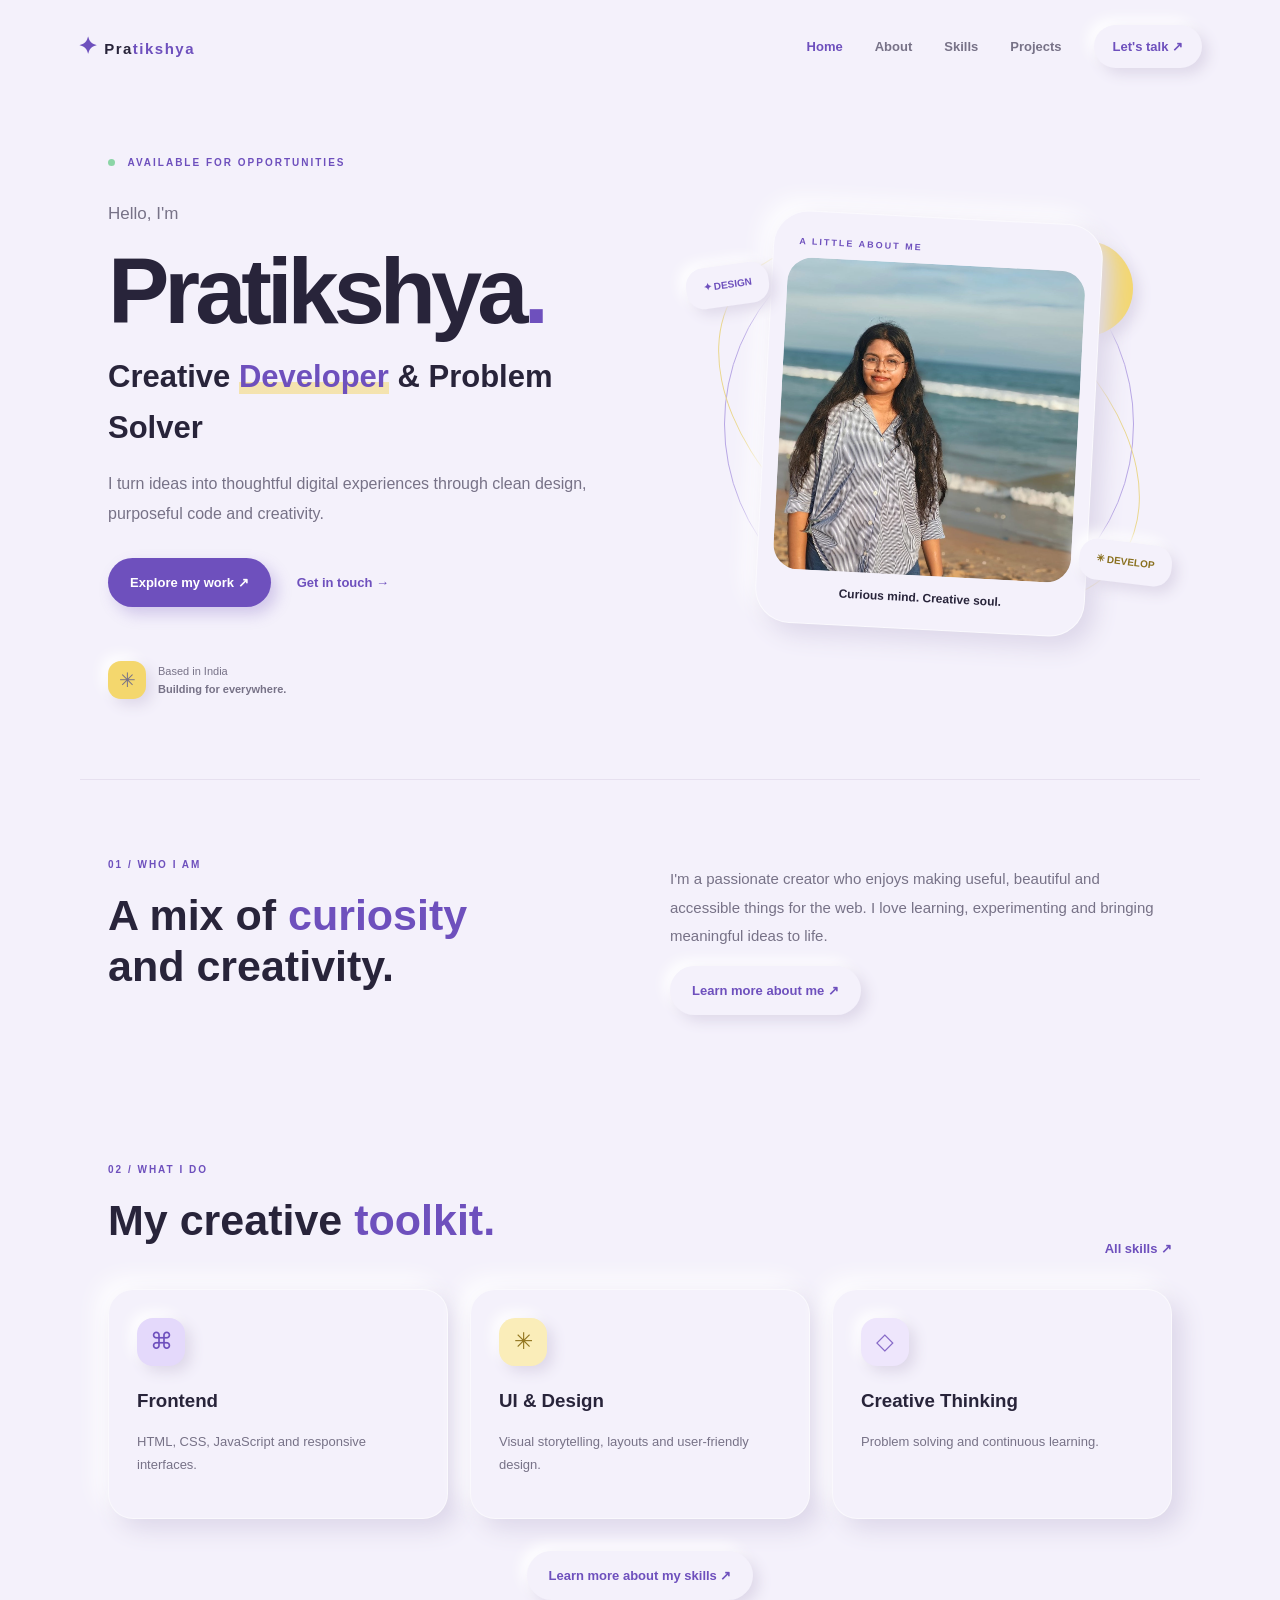
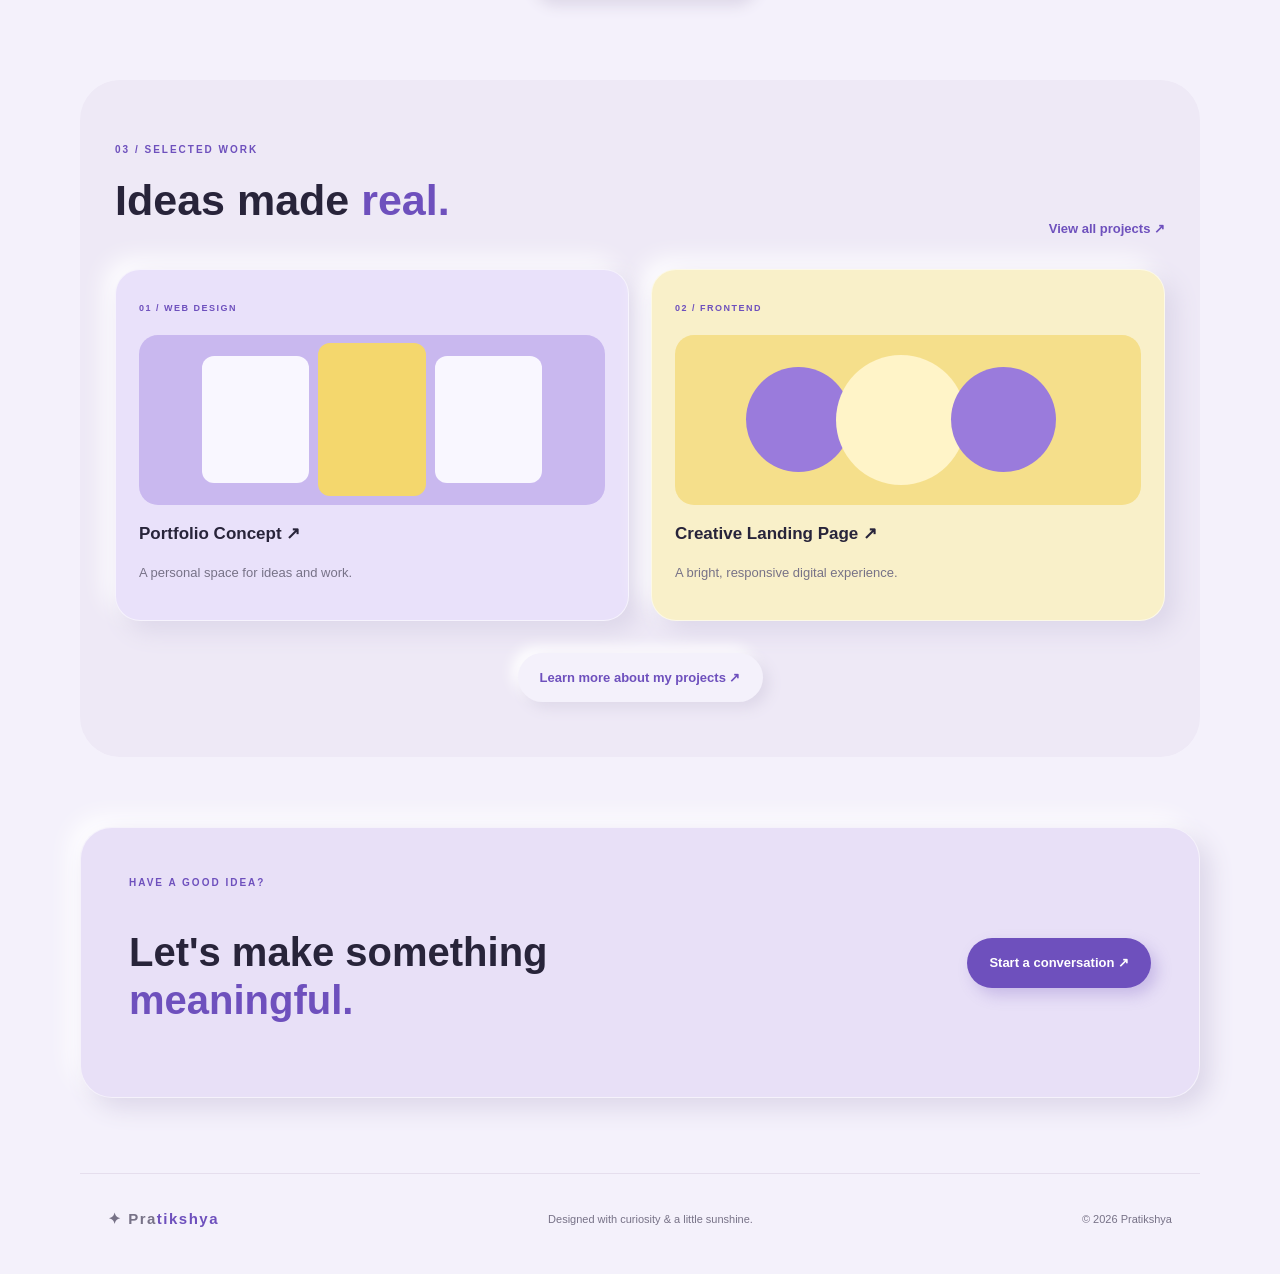
==== index.html @ 43c25215 "portfolio" ====
<!DOCTYPE html>
<html lang="en">

<head>
    <meta charset="UTF-8">
    <meta name="viewport" content="width=device-width, initial-scale=1.0">

    <meta name="description" content="My personal creative portfolio">

    <title>Pratikshya | Portfolio</title>

    <link rel="stylesheet" href="css/style.css">

    <script src="js/script.js" defer></script>
</head>

<body>

    <!-- NAVBAR -->

    <header class="site-header">

        <a class="brand" href="index.html">
            <span class="brand-mark">✦</span>
            Pra<span>tikshya</span>
        </a>

        <button class="menu-toggle" aria-label="Toggle navigation">
            ☰
        </button>

        <nav class="nav">

            <a class="active" href="index.html">Home</a>

            <a href="about.html">About</a>

            <a href="skills.html">Skills</a>

            <a href="projects.html">Projects</a>

            <a class="nav-cta" href="contact.html">
                Let's talk ↗
            </a>

        </nav>

    </header>


    <main>

        <!-- HERO SECTION -->

        <section class="hero section-wrap">

            <div class="hero-copy">

                <span class="eyebrow">
                    <i></i> AVAILABLE FOR OPPORTUNITIES
                </span>

                <p class="hello">Hello, I'm</p>

                <h1>Pratikshya<span>.</span></h1>

                <h2>
                    Creative <em>Developer</em> & Problem Solver
                </h2>

                <p class="lead">
                    I turn ideas into thoughtful digital experiences
                    through clean design, purposeful code and creativity.
                </p>

                <div class="hero-actions">

                    <a href="projects.html" class="btn btn-primary">
                        Explore my work ↗
                    </a>

                    <a href="contact.html" class="text-link">
                        Get in touch →
                    </a>

                </div>

                <div class="hero-note">

                    <span class="note-icon">✳</span>

                    <span>
                        Based in India<br>
                        <b>Building for everywhere.</b>
                    </span>

                </div>

            </div>


            <!-- PROFILE IMAGE -->

            <div class="hero-visual">

                <div class="orbit orbit-one"></div>

                <div class="orbit orbit-two"></div>

                <div class="photo-card clay">

                    <span class="photo-tag">
                        A LITTLE ABOUT ME
                    </span>

                    <img src="assets/esha beach2.jpeg" alt="Profile picture">

                    <span class="photo-caption">
                        Curious mind. Creative soul.
                    </span>

                </div>

                <div class="floating-chip chip-top">
                    ✦ DESIGN
                </div>

                <div class="floating-chip chip-bottom">
                    ✳ DEVELOP
                </div>

                <div class="sun-shape"></div>

            </div>

        </section>


        <!-- ABOUT SECTION -->

        <section class="intro section-wrap">

            <div class="section-heading">

                <span class="eyebrow">01 / WHO I AM</span>

                <h2>
                    A mix of <em>curiosity</em><br>
                    and creativity.
                </h2>

            </div>

            <div class="intro-content">

                <p>
                    I'm a passionate creator who enjoys making useful,
                    beautiful and accessible things for the web.

                    I love learning, experimenting and bringing
                    meaningful ideas to life.
                </p>

                <a href="about.html" class="btn btn-soft">
                    Learn more about me ↗
                </a>

            </div>

        </section>


        <!-- SKILLS SECTION -->

        <section class="skills-preview section-wrap">

            <div class="section-top">

                <div>

                    <span class="eyebrow">02 / WHAT I DO</span>

                    <h2>
                        My creative <em>toolkit.</em>
                    </h2>

                </div>

                <a href="skills.html" class="text-link">
                    All skills ↗
                </a>

            </div>


            <div class="skill-grid">

                <article class="mini-card clay">

                    <span class="card-icon purple">⌘</span>

                    <h3>Frontend</h3>

                    <p>
                        HTML, CSS, JavaScript and responsive interfaces.
                    </p>

                </article>


                <article class="mini-card clay">

                    <span class="card-icon yellow">✳</span>

                    <h3>UI & Design</h3>

                    <p>
                        Visual storytelling, layouts and user-friendly design.
                    </p>

                </article>


                <article class="mini-card clay">

                    <span class="card-icon lilac">◇</span>

                    <h3>Creative Thinking</h3>

                    <p>
                        Problem solving and continuous learning.
                    </p>

                </article>

            </div>


            <div class="center-action">

                <a href="skills.html" class="btn btn-soft">
                    Learn more about my skills ↗
                </a>

            </div>

        </section>


        <!-- PROJECT SECTION -->

        <section class="projects-preview section-wrap">

            <div class="section-top">

                <div>

                    <span class="eyebrow">03 / SELECTED WORK</span>

                    <h2>
                        Ideas made <em>real.</em>
                    </h2>

                </div>

                <a href="projects.html" class="text-link">
                    View all projects ↗
                </a>

            </div>


            <div class="project-grid">

                <a href="projects.html" class="project-card project-purple clay">

                    <span>01 / WEB DESIGN</span>

                    <div class="project-art art-window">

                        <div></div>
                        <div></div>
                        <div></div>

                    </div>

                    <h3>Portfolio Concept ↗</h3>

                    <p>
                        A personal space for ideas and work.
                    </p>

                </a>


                <a href="projects.html" class="project-card project-yellow clay">

                    <span>02 / FRONTEND</span>

                    <div class="project-art art-circles">

                        <i></i>
                        <i></i>
                        <i></i>

                    </div>

                    <h3>Creative Landing Page ↗</h3>

                    <p>
                        A bright, responsive digital experience.
                    </p>

                </a>

            </div>


            <div class="center-action">

                <a href="projects.html" class="btn btn-soft">
                    Learn more about my projects ↗
                </a>

            </div>

        </section>


        <!-- CONTACT CTA -->

        <section class="contact-banner section-wrap clay">

            <div>

                <span class="eyebrow">HAVE A GOOD IDEA?</span>

                <h2>
                    Let's make something<br>
                    <em>meaningful.</em>
                </h2>

            </div>

            <a href="contact.html" class="btn btn-primary">
                Start a conversation ↗
            </a>

        </section>

    </main>


    <!-- FOOTER -->

    <footer class="footer">

        <a class="brand" href="index.html">
            ✦ Pra<span>tikshya</span>
        </a>

        <p>
            Designed with curiosity & a little sunshine.
        </p>

        <span>
            © <span data-year></span> Pratikshya
        </span>

    </footer>

</body>
</html>
---- css/style.css ----
/* NAVBAR LET'S TALK BUTTON HOVER */

.nav-cta {
    transition: all 0.35s ease;
    cursor: pointer;
}

.nav-cta:hover {
    transform: translateY(-4px) scale(1.06);

    background: #a78bfa;
    color: #ffffff;

    box-shadow:
        0 8px 20px rgba(167, 139, 250, 0.4),
        0 0 12px rgba(167, 139, 250, 0.25);
}

/* WHAT I DO - MINI CARD HOVER EFFECT */

.what-card,
.service-card,
.mini-card {
    transition: all 0.4s ease;
    cursor: pointer;
}

.what-card:hover,
.service-card:hover,
.mini-card:hover {
    transform: translateY(-12px) scale(1.04);

    box-shadow:
        12px 15px 25px #c9bee0,
        -8px -8px 20px #ffffff;

    background: #f5efff;
}

/* Icon hover animation */
.what-card i,
.service-card i,
.mini-card i {
    transition: transform 0.4s ease;
}

.what-card:hover i,
.service-card:hover i,
.mini-card:hover i {
    transform: scale(1.2) rotate(8deg);
}

:root {

    --bg: #f4f1fb;
    --ink: #28243a;
    --muted: #777287;

    --purple: #8d70d6;
    --deep: #6e50bd;

    --yellow: #f4d76d;
    --lilac: #e8defb;

    --white: #ffffff;

    --shadow:
        10px 10px 24px #dcd6e9,
        -10px -10px 24px #ffffff;

    --soft:
        6px 6px 14px #ded8e9,
        -6px -6px 14px #ffffff;

}


* {
    box-sizing: border-box;
}


html {
    scroll-behavior: smooth;
}


body {

    margin: 0;

    background: var(--bg);

    color: var(--ink);

    font-family: Inter, Arial, sans-serif;

    line-height: 1.65;

}


a {
    color: inherit;
    text-decoration: none;
}


/* NAVBAR */

.site-header {

    max-width: 1180px;

    margin: auto;

    padding: 25px 28px;

    display: flex;

    align-items: center;

    justify-content: space-between;

}


.brand {

    font-weight: 900;

    letter-spacing: 1.5px;

    font-size: 15px;

}


.brand span:last-child {
    color: var(--deep);
}


.brand-mark {

    color: var(--deep);

    font-size: 23px;

}


.nav {

    display: flex;

    align-items: center;

    gap: 32px;

    font-size: 13px;

    font-weight: 700;

    color: var(--muted);

}


.nav a {
    transition: 0.2s;
}


.nav a:hover,
.nav a.active {

    color: var(--deep);

}


.nav-cta {

    padding: 11px 19px;

    border-radius: 30px;

    background: var(--bg);

    box-shadow: var(--soft);

    color: var(--deep) !important;

}


.menu-toggle {

    display: none;

    border: 0;

    background: var(--bg);

    box-shadow: var(--soft);

    border-radius: 12px;

    padding: 9px 12px;

    font-size: 20px;

    color: var(--deep);

}


/* GENERAL */

.section-wrap {

    max-width: 1120px;

    margin: auto;

    padding-left: 28px;

    padding-right: 28px;

}


.eyebrow {

    font-size: 10px;

    letter-spacing: 2px;

    font-weight: 800;

    color: var(--deep);

}


.eyebrow i {

    display: inline-block;

    width: 7px;

    height: 7px;

    background: #8bd5a6;

    border-radius: 50%;

    margin-right: 8px;

}


h1 em,
h2 em {

    font-style: normal;

    color: var(--deep);

}


/* BUTTONS */

.btn {

    display: inline-flex;

    align-items: center;

    justify-content: center;

    border: 0;

    border-radius: 30px;

    padding: 14px 22px;

    font-size: 13px;

    font-weight: 700;

    cursor: pointer;

    transition: 0.2s;

}


.btn:hover {

    transform: translateY(-3px);

}


.btn-primary {

    background: var(--deep);

    color: white;

    box-shadow: 6px 7px 15px #6e50bd44;

}


.btn-soft {

    background: var(--bg);

    color: var(--deep);

    box-shadow: var(--soft);

}


.text-link {

    font-size: 13px;

    font-weight: 800;

    color: var(--deep);

}


/* HERO SECTION */

.hero {

    min-height: 630px;

    display: grid;

    grid-template-columns: 1.05fr 0.95fr;

    align-items: center;

    gap: 40px;

    padding-top: 55px;

    padding-bottom: 80px;

}


.hello {

    font-size: 17px;

    color: var(--muted);

    margin-top: 25px;

}


.hero h1 {

    font-size: clamp(56px, 8vw, 92px);

    line-height: 1.02;

    letter-spacing: -5px;

    margin: 0;

    font-weight: 850;

}


.hero h1 span {

    color: var(--deep);

}


.hero h2 {

    font-size: clamp(22px, 3vw, 31px);

    font-weight: 650;

    margin: 12px 0;

}


.hero h2 em {

    background: linear-gradient(
        transparent 65%,
        #f4d76d88 65%
    );

}


.lead {

    max-width: 490px;

    color: var(--muted);

    font-size: 16px;

    line-height: 1.9;

}


.hero-actions {

    display: flex;

    align-items: center;

    gap: 26px;

    margin-top: 28px;

}


.hero-note {

    display: flex;

    align-items: center;

    gap: 12px;

    margin-top: 54px;

    color: var(--muted);

    font-size: 11px;

}


.note-icon {

    display: grid;

    place-items: center;

    width: 38px;

    height: 38px;

    border-radius: 13px;

    background: var(--yellow);

    box-shadow: var(--soft);

    font-size: 20px;

}


/* PROFILE IMAGE */

.hero-visual {

    height: 480px;

    position: relative;

    display: grid;

    place-items: center;

}


.photo-card {

    position: relative;

    overflow: hidden;

    z-index: 2;

    width: min(330px, 80%);

    padding: 15px;

    border-radius: 35px;

    background: var(--bg);

    transform: rotate(3deg);

}


.photo-card::before {

    content: "";

    position: absolute;

    inset: 0;

    border-radius: 35px;

    border: 2px solid transparent;

    transition: border-color 0.4s ease;

    pointer-events: none;

}



.photo-card:hover::before {

    border-color: #a78bea;
    
}


/* HERO PHOTO CARD HOVER EFFECT */

.photo-card {
    cursor: pointer;
    transition: 
        transform 0.5s ease,
        box-shadow 0.5s ease;
    transform: rotate(3deg);
    transform-style: preserve-3d;
}

/* Hover Animation */

.photo-card:hover {
    transform: 
        translateY(-15px)
        rotate(0deg)
        scale(1.04);

    box-shadow:
        15px 20px 35px #c9bee0,
        -12px -12px 25px #ffffff;
}

/* Image Hover Effect */

.photo-card img {
    transition: transform 0.5s ease;
}

.photo-card:hover img {
    transform: scale(1.03);
}

/* Photo Caption Hover */

.photo-caption {
    transition: color 0.3s ease;
}

.photo-card:hover .photo-caption {
    color: var(--deep);
}


.clay {

    box-shadow: var(--shadow);

    border: 1px solid #ffffff99;

}


.photo-card img {

    display: block;

    width: 100%;

    border-radius: 25px;

}


.photo-tag {

    display: block;

    font-size: 9px;

    letter-spacing: 2px;

    font-weight: 800;

    color: var(--deep);

    padding: 8px 10px;

}


.photo-caption {

    text-align: center;

    display: block;

    padding: 13px 0 5px;

    font-size: 12px;

    font-weight: 700;

}


.orbit {

    position: absolute;

    border: 1px solid #b8a7e5;

    border-radius: 50%;

    width: 410px;

    height: 410px;

}


.orbit-two {

    width: 470px;

    height: 300px;

    transform: rotate(35deg);

    border-color: #ead78c;

}


.sun-shape {

    position: absolute;

    width: 95px;

    height: 95px;

    border-radius: 50%;

    background: var(--yellow);

    right: 8%;

    top: 12%;

    box-shadow: var(--soft);

}


.floating-chip {

    position: absolute;

    z-index: 3;

    background: var(--bg);

    box-shadow: var(--soft);

    padding: 12px 17px;

    border-radius: 18px;

    font-size: 10px;

    font-weight: 900;

}


.chip-top {

    top: 17%;

    left: 0;

    transform: rotate(-8deg);

    color: var(--deep);

}


.chip-bottom {

    bottom: 17%;

    right: 0;

    transform: rotate(7deg);

    color: #89701e;

}


/* ABOUT PREVIEW */

.intro {

    padding-top: 70px;

    padding-bottom: 75px;

    display: grid;

    grid-template-columns: 1fr 1fr;

    gap: 60px;

    border-top: 1px solid #e6e0ef;

}


.section-heading h2,
.section-top h2 {

    font-size: clamp(30px, 4vw, 43px);

    line-height: 1.2;

    margin: 13px 0;

}


.intro-content {

    align-self: end;

}


.intro-content p {

    color: var(--muted);

    font-size: 15px;

    line-height: 1.9;

}


/* SKILLS */

.skills-preview,
.projects-preview {

    padding-top: 65px;

    padding-bottom: 70px;

}


.section-top {

    display: flex;

    align-items: end;

    justify-content: space-between;

    margin-bottom: 30px;

}


.skill-grid,
.project-grid {

    display: grid;

    grid-template-columns: repeat(3, 1fr);

    gap: 22px;

}


.mini-card {

    border-radius: 25px;

    padding: 28px;

    background: var(--bg);

}


.card-icon {

    display: grid;

    place-items: center;

    width: 48px;

    height: 48px;

    border-radius: 16px;

    font-size: 23px;

    margin-bottom: 20px;

    box-shadow: var(--soft);

}


.purple {

    background: #e4d9fb;

    color: var(--deep);

}


.yellow {

    background: #faedb9;

    color: #92751e;

}


.lilac {

    background: #eee6fc;

    color: #8669c7;

}


.mini-card h3 {

    margin: 0 0 8px;

}


.mini-card p,
.project-card p {

    color: var(--muted);

    font-size: 13px;

    line-height: 1.8;

}


.center-action {

    text-align: center;

    margin-top: 32px;

}


/* PROJECTS */

.projects-preview {

    background: #eee9f6;

    border-radius: 40px;

    padding: 55px 35px;

    margin-top: 10px;

    margin-bottom: 70px;

}


.project-grid {

    grid-template-columns: repeat(2, 1fr);

}


.project-card {

    display: block;

    border-radius: 25px;

    padding: 23px;

    transition: transform 0.2s;

}


.project-card:hover {

    transform: translateY(-5px);

}


.project-purple {

    background: #e9e1fa;

}


.project-yellow {

    background: #f9f0c9;

}


.project-lilac {

    background: #eee7f9;

}


.project-card > span {

    font-size: 9px;

    letter-spacing: 1.5px;

    font-weight: 900;

    color: var(--deep);

}


.project-art {

    height: 170px;

    margin: 15px 0;

    border-radius: 19px;

    display: flex;

    align-items: center;

    justify-content: center;

    overflow: hidden;

}


.art-window {

    background: #c9b8ef;

    gap: 9px;

}


.art-window div {

    width: 23%;

    height: 75%;

    border-radius: 12px;

    background: #f9f7ff;

}


.art-window div:nth-child(2) {

    height: 90%;

    background: var(--yellow);

}


.art-circles {

    background: #f5df8b;

}


.art-circles i {

    width: 105px;

    height: 105px;

    border-radius: 50%;

    background: #9a7bdc;

    margin-left: -15px;

}


.art-circles i:nth-child(2) {

    background: #fff4c8;

    width: 130px;

    height: 130px;

}


.project-card h3 {

    font-size: 17px;

    margin: 10px 0 4px;

}


/* CONTACT BANNER */

.contact-banner {

    border-radius: 32px;

    padding: 40px 48px;

    margin-bottom: 75px;

    background: #e8e0f7;

    display: flex;

    align-items: center;

    justify-content: space-between;

}


.contact-banner h2 {

    font-size: 40px;

    line-height: 1.2;

}


/* FOOTER */

.footer {

    max-width: 1120px;

    margin: auto;

    padding: 25px 28px 35px;

    border-top: 1px solid #e5deed;

    display: flex;

    justify-content: space-between;

    align-items: center;

    color: var(--muted);

    font-size: 11px;

}


/* INNER PAGES */

.inner-page {

    padding-top: 80px;

    padding-bottom: 100px;

    min-height: 70vh;

}


.page-title {

    font-size: clamp(45px, 7vw, 75px);

    line-height: 1.1;

    margin: 18px 0;

}


.page-lead {

    color: var(--muted);

    max-width: 620px;

    line-height: 1.9;

    margin-bottom: 45px;

}


/* ABOUT PAGE */

.about-layout {

    display: grid;

    grid-template-columns: 0.8fr 1.2fr;

    gap: 65px;

    align-items: center;

}


.about-image {

    padding: 15px;

    border-radius: 32px;

    background: var(--bg);

}


.about-image img {

    width: 100%;

    border-radius: 23px;

}


.about-copy h2 {

    font-size: 28px;

}


.about-copy p {

    color: var(--muted);

    font-size: 14px;

    line-height: 1.9;

}


.fact-row {

    display: flex;

    gap: 30px;

    margin: 28px 0;

}


.fact-row div {

    display: flex;

    flex-direction: column;

}


.fact-row b {

    font-size: 25px;

    color: var(--deep);

}


/* SKILLS PAGE */

.detail-grid {

    display: grid;

    grid-template-columns: repeat(2, 1fr);

    gap: 22px;

}


.detail-card {

    border-radius: 26px;

    padding: 30px;

    background: var(--bg);

}


.detail-card h2 {

    font-size: 19px;

}


.detail-card p {

    color: var(--muted);

    font-size: 13px;

}


.tag-list {

    display: flex;

    flex-wrap: wrap;

    gap: 8px;

    margin-top: 20px;

}


.tag-list span {

    font-size: 10px;

    font-weight: 700;

    padding: 7px 11px;

    border-radius: 20px;

    background: #eee9f6;

    color: var(--deep);

}


/* PROJECT PAGE */

.project-detail-grid {

    margin-top: 38px;

}


.project-detail-grid .project-art {

    height: 190px;

}


.art-star {

    background: #d8c9f4;

    font-size: 100px;

    color: white;

}


.page-cta {

    margin-top: 60px;

    padding: 30px 35px;

    border-radius: 25px;

    background: #e9e1f8;

    display: flex;

    align-items: center;

    justify-content: space-between;

}


/* CONTACT PAGE */

.contact-layout {

    display: grid;

    grid-template-columns: 1fr 1fr;

    gap: 25px;

    margin-top: 35px;

}


.contact-card,
.contact-form {

    padding: 32px;

    border-radius: 27px;

    background: var(--bg);

}


.contact-card > p {

    font-size: 13px;

    color: var(--muted);

}


.contact-detail {

    display: flex;

    align-items: center;

    gap: 15px;

    margin-top: 25px;

}


.contact-detail > span {

    width: 43px;

    height: 43px;

    display: grid;

    place-items: center;

    border-radius: 14px;

    background: #e8defb;

    color: var(--deep);

}


.contact-detail div {

    display: flex;

    flex-direction: column;

}


.contact-detail small {

    font-size: 9px;

    color: var(--muted);

}


.contact-form {

    display: flex;

    flex-direction: column;

    gap: 9px;

}


.contact-form label {

    font-size: 11px;

    font-weight: 800;

}


.contact-form input,
.contact-form textarea {

    width: 100%;

    border: 1px solid #e4deee;

    background: #f8f6fc;

    border-radius: 13px;

    padding: 13px 14px;

    font: inherit;

    font-size: 13px;

    outline: none;

}


.contact-form input:focus,
.contact-form textarea:focus {

    border-color: var(--purple);

}


.contact-form button {

    align-self: flex-start;

    margin-top: 10px;

}


.form-note {

    font-size: 10px;

    color: var(--muted);

}


/* MOBILE RESPONSIVENESS */

@media(max-width:760px) {

    .site-header {

        padding: 18px 22px;

    }

    .menu-toggle {

        display: block;

    }

    .nav {

        display: none;

        position: absolute;

        z-index: 10;

        top: 70px;

        left: 20px;

        right: 20px;

        padding: 22px;

        border-radius: 20px;

        background: var(--bg);

        box-shadow: var(--shadow);

        flex-direction: column;

        align-items: stretch;

    }

    .nav.open {

        display: flex;

    }

    .hero {

        grid-template-columns: 1fr;

        padding-top: 45px;

    }

    .hero-visual {

        height: 390px;

    }

    .intro {

        grid-template-columns: 1fr;

        gap: 15px;

    }

    .skill-grid {

        grid-template-columns: 1fr;

    }

    .projects-preview {

        padding: 40px 22px;

    }

    .project-grid,
    .detail-grid,
    .contact-layout,
    .about-layout {

        grid-template-columns: 1fr;

    }

    .about-layout {

        gap: 35px;

    }

    .contact-banner,
    .page-cta {

        align-items: flex-start;

        gap: 22px;

        flex-direction: column;

        padding: 30px;

    }

    .footer {

        flex-wrap: wrap;

        gap: 12px;

    }

    .inner-page {

        padding-top: 55px;

    }

}


/* ACCESSIBILITY */

@media(prefers-reduced-motion: reduce) {

    html {
        scroll-behavior: auto;
    }

    * {
        transition: none !important;
    }

}
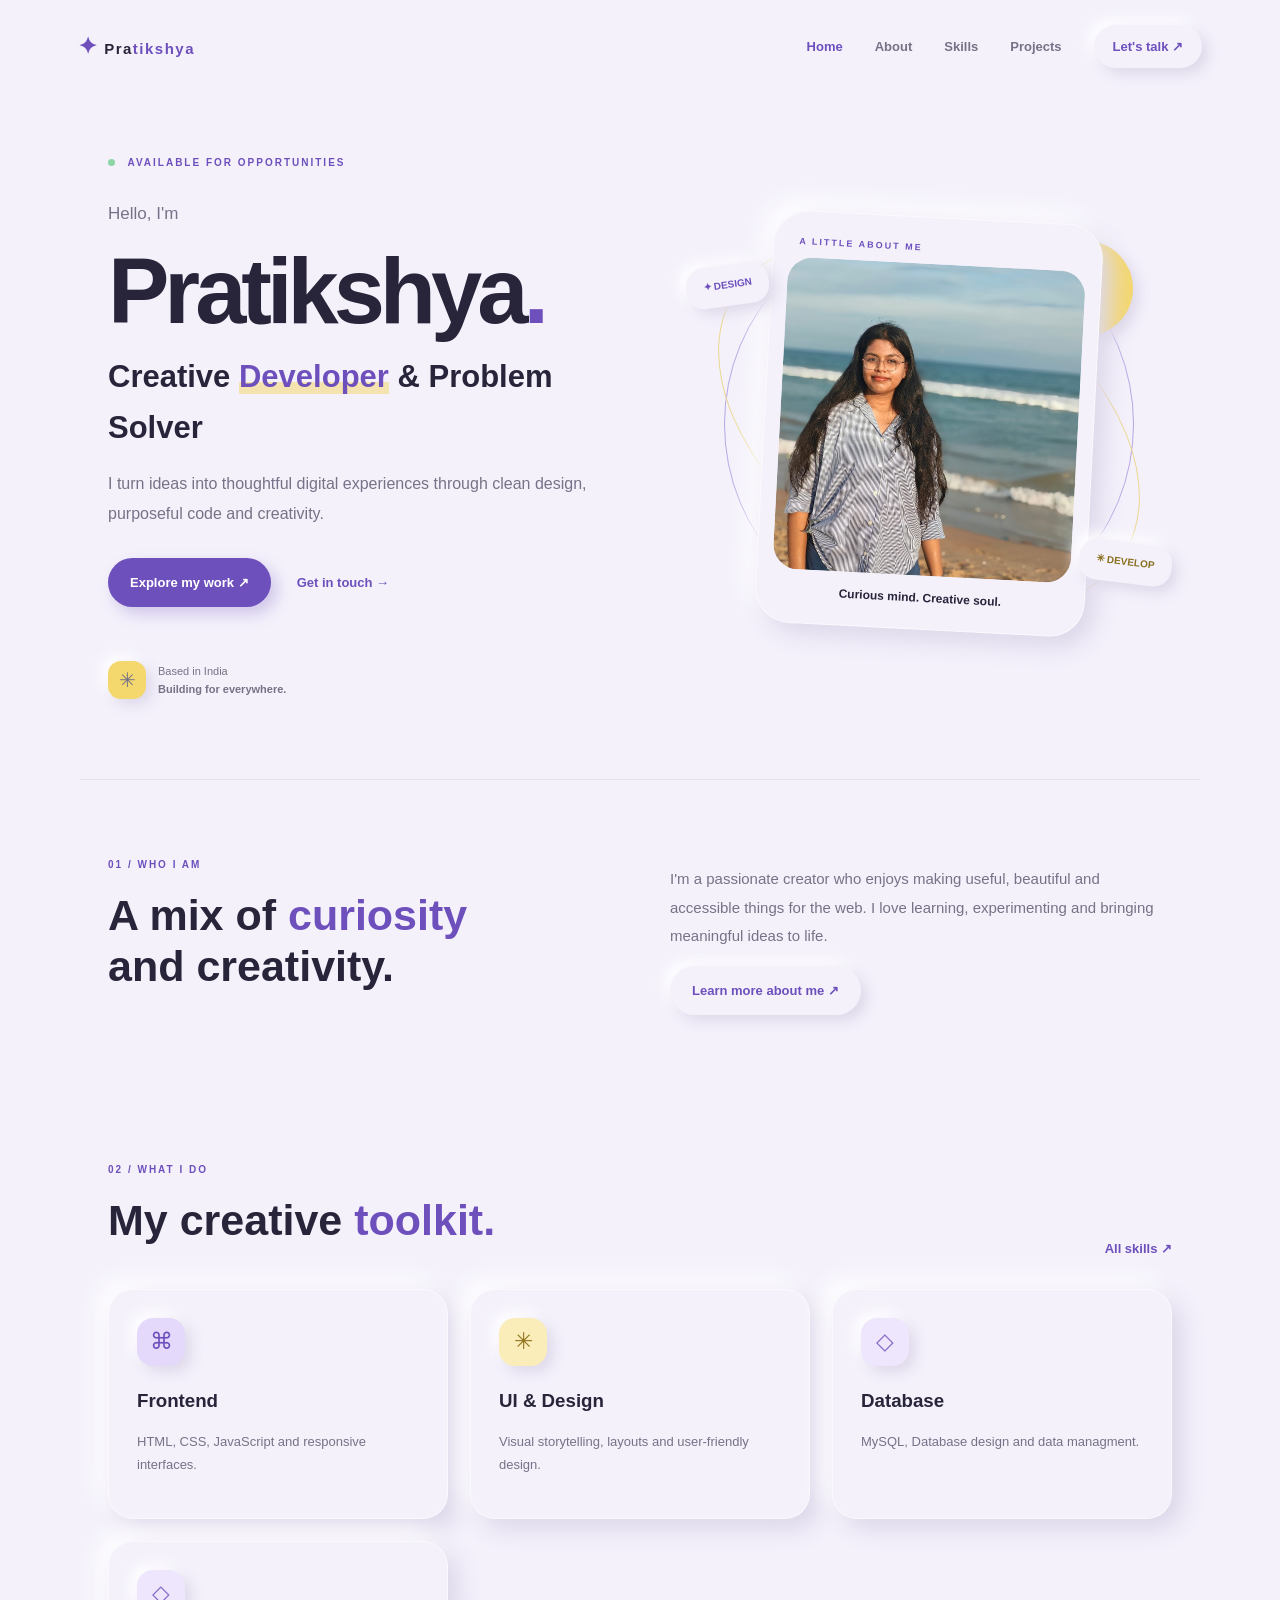
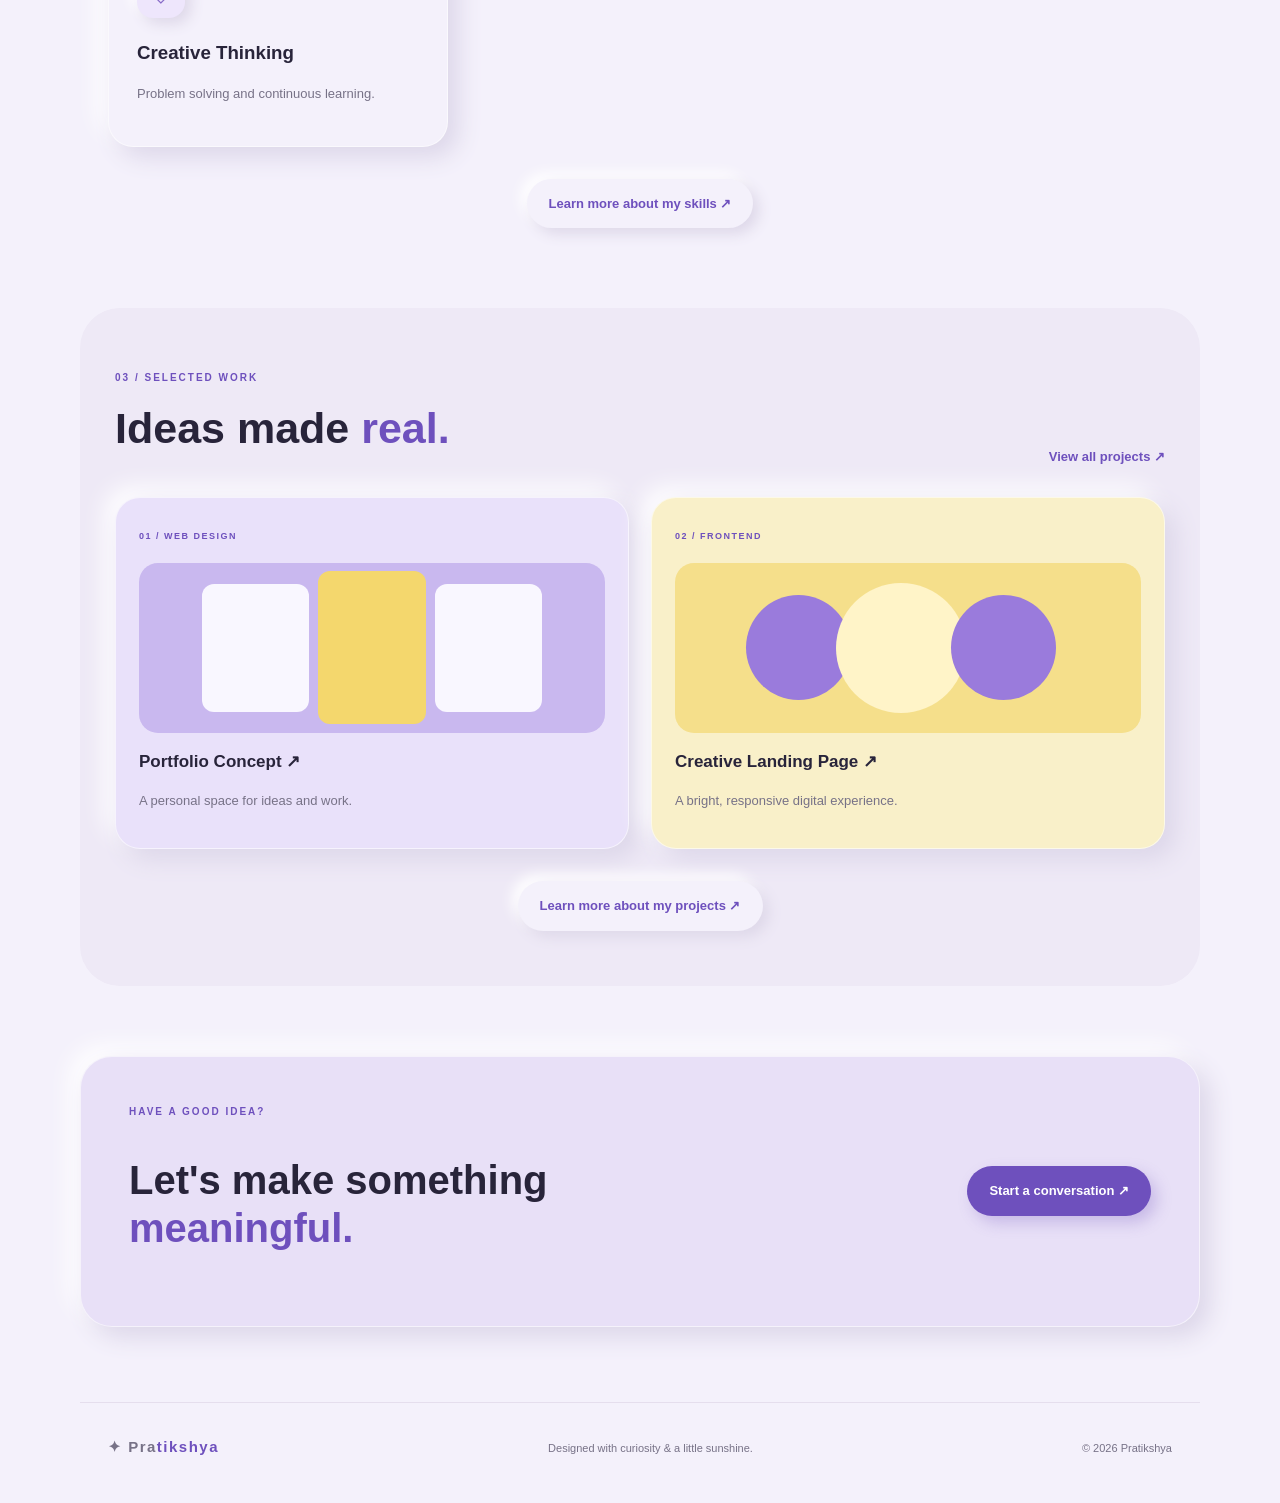
==== commit 44ad105d: "updated  Portfolio" ====
--- a/index.html
+++ b/index.html
@@ -225,6 +225,19 @@
 
                     <span class="card-icon lilac">◇</span>
 
+                    <h3>Database</h3>
+
+                    <p>
+                        MySQL, Database design and data managment.
+                    </p>
+
+                </article>
+
+
+                <article class="mini-card clay">
+
+                    <span class="card-icon lilac">◇</span>
+
                     <h3>Creative Thinking</h3>
 
                     <p>
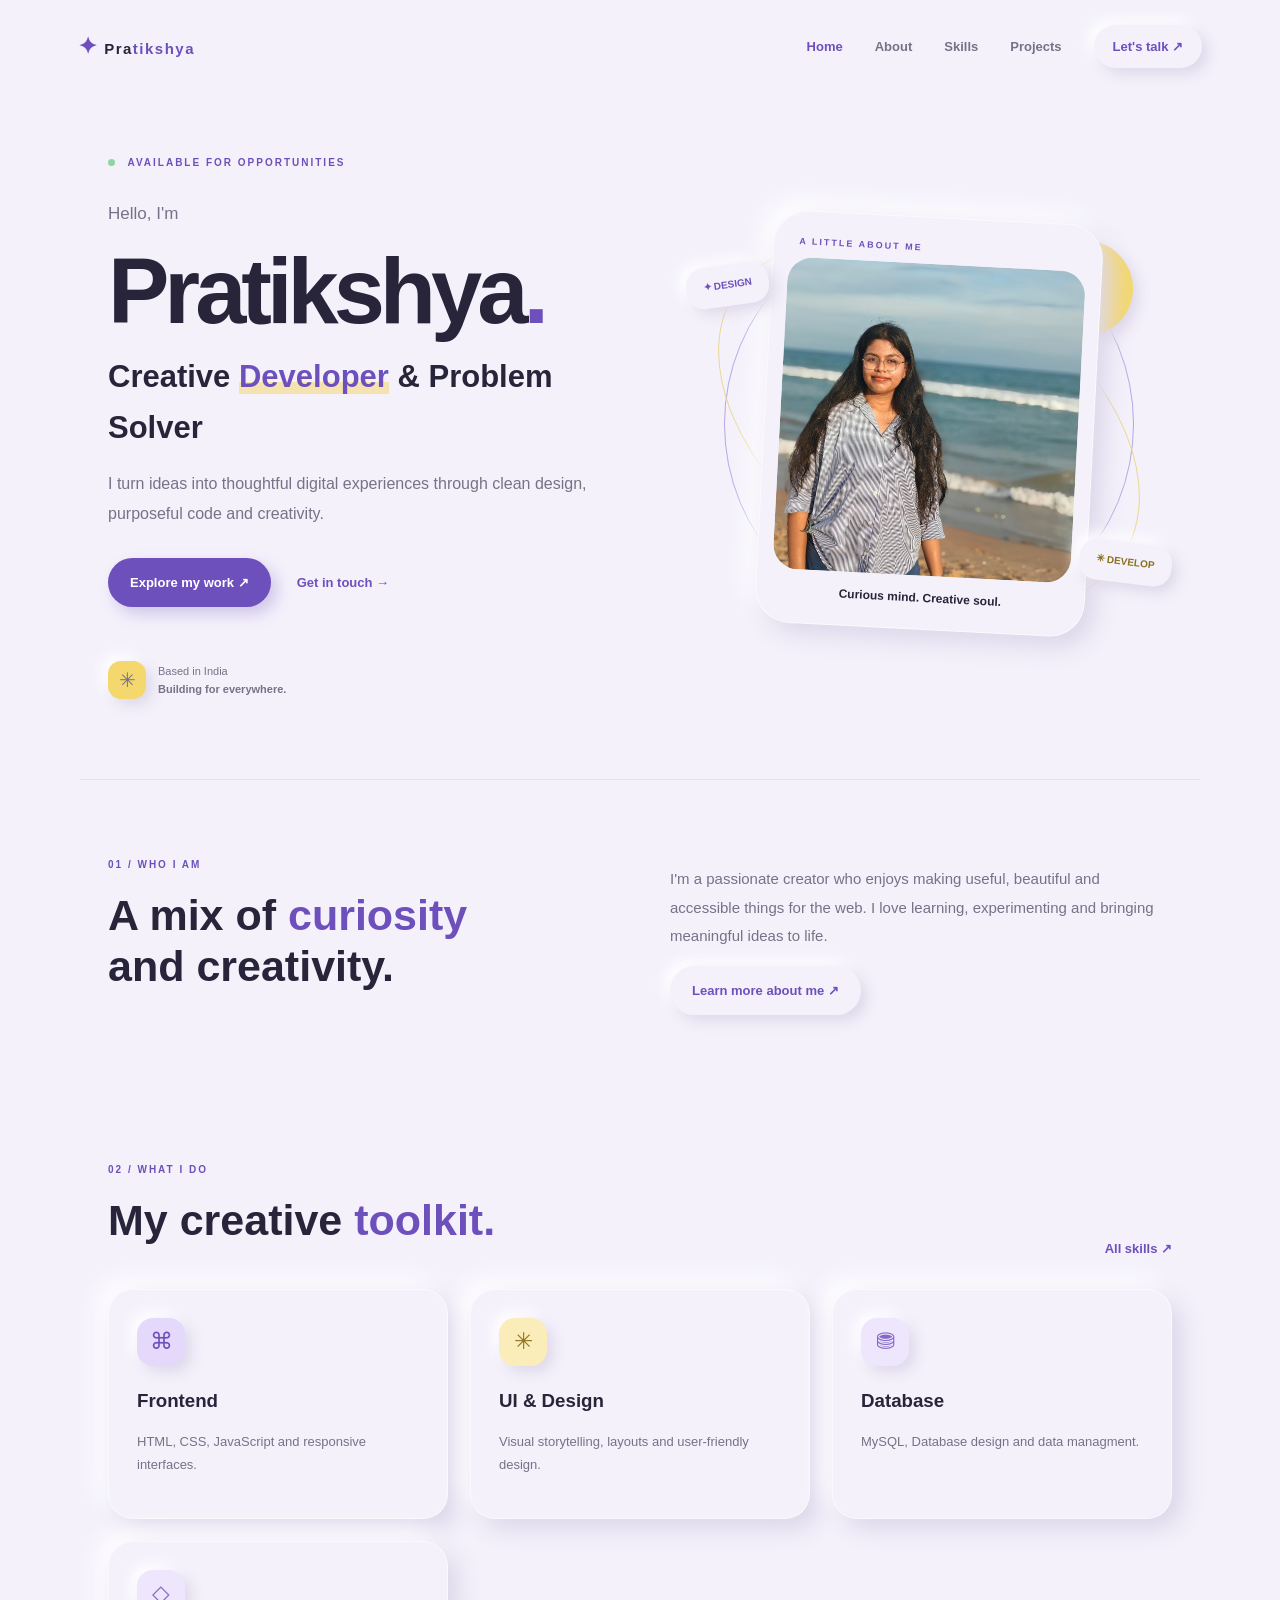
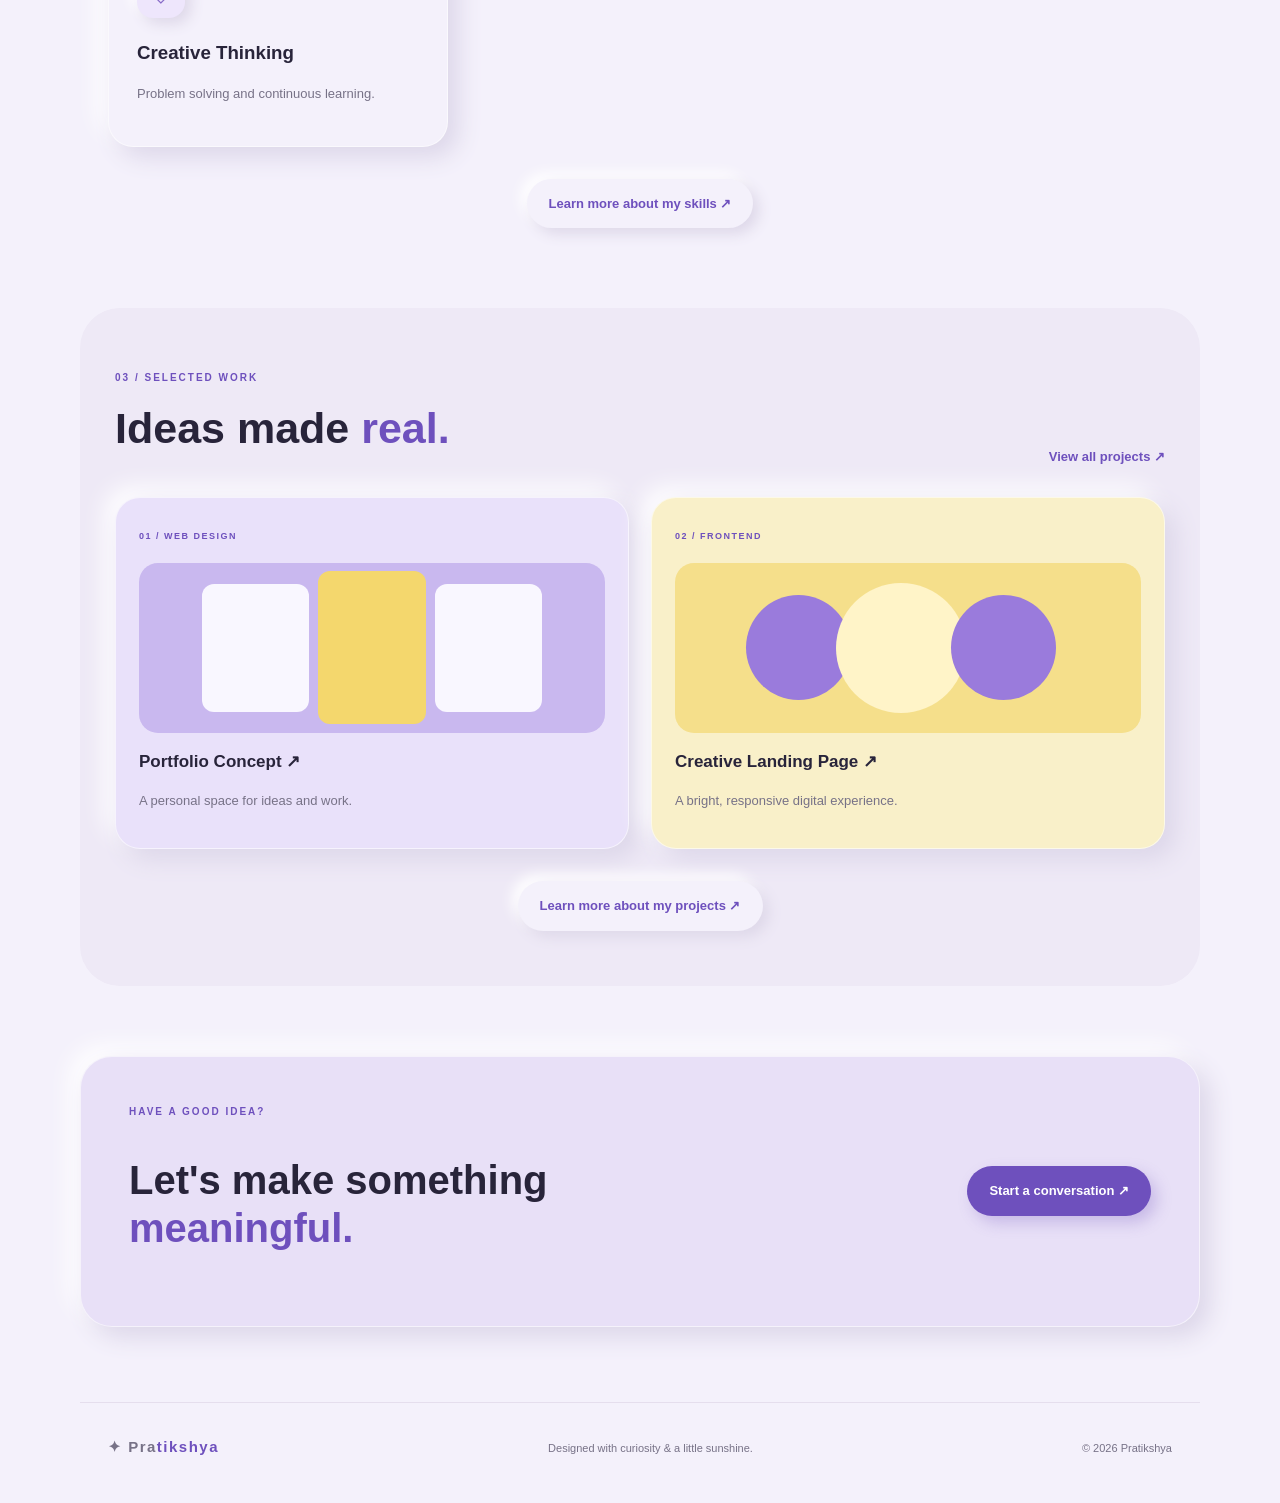
==== commit 4a45792e: "Updated portfolio" ====
--- a/index.html
+++ b/index.html
@@ -223,7 +223,7 @@
 
                 <article class="mini-card clay">
 
-                    <span class="card-icon lilac">◇</span>
+                    <span class="card-icon lilac">⛃</span>
 
                     <h3>Database</h3>
 
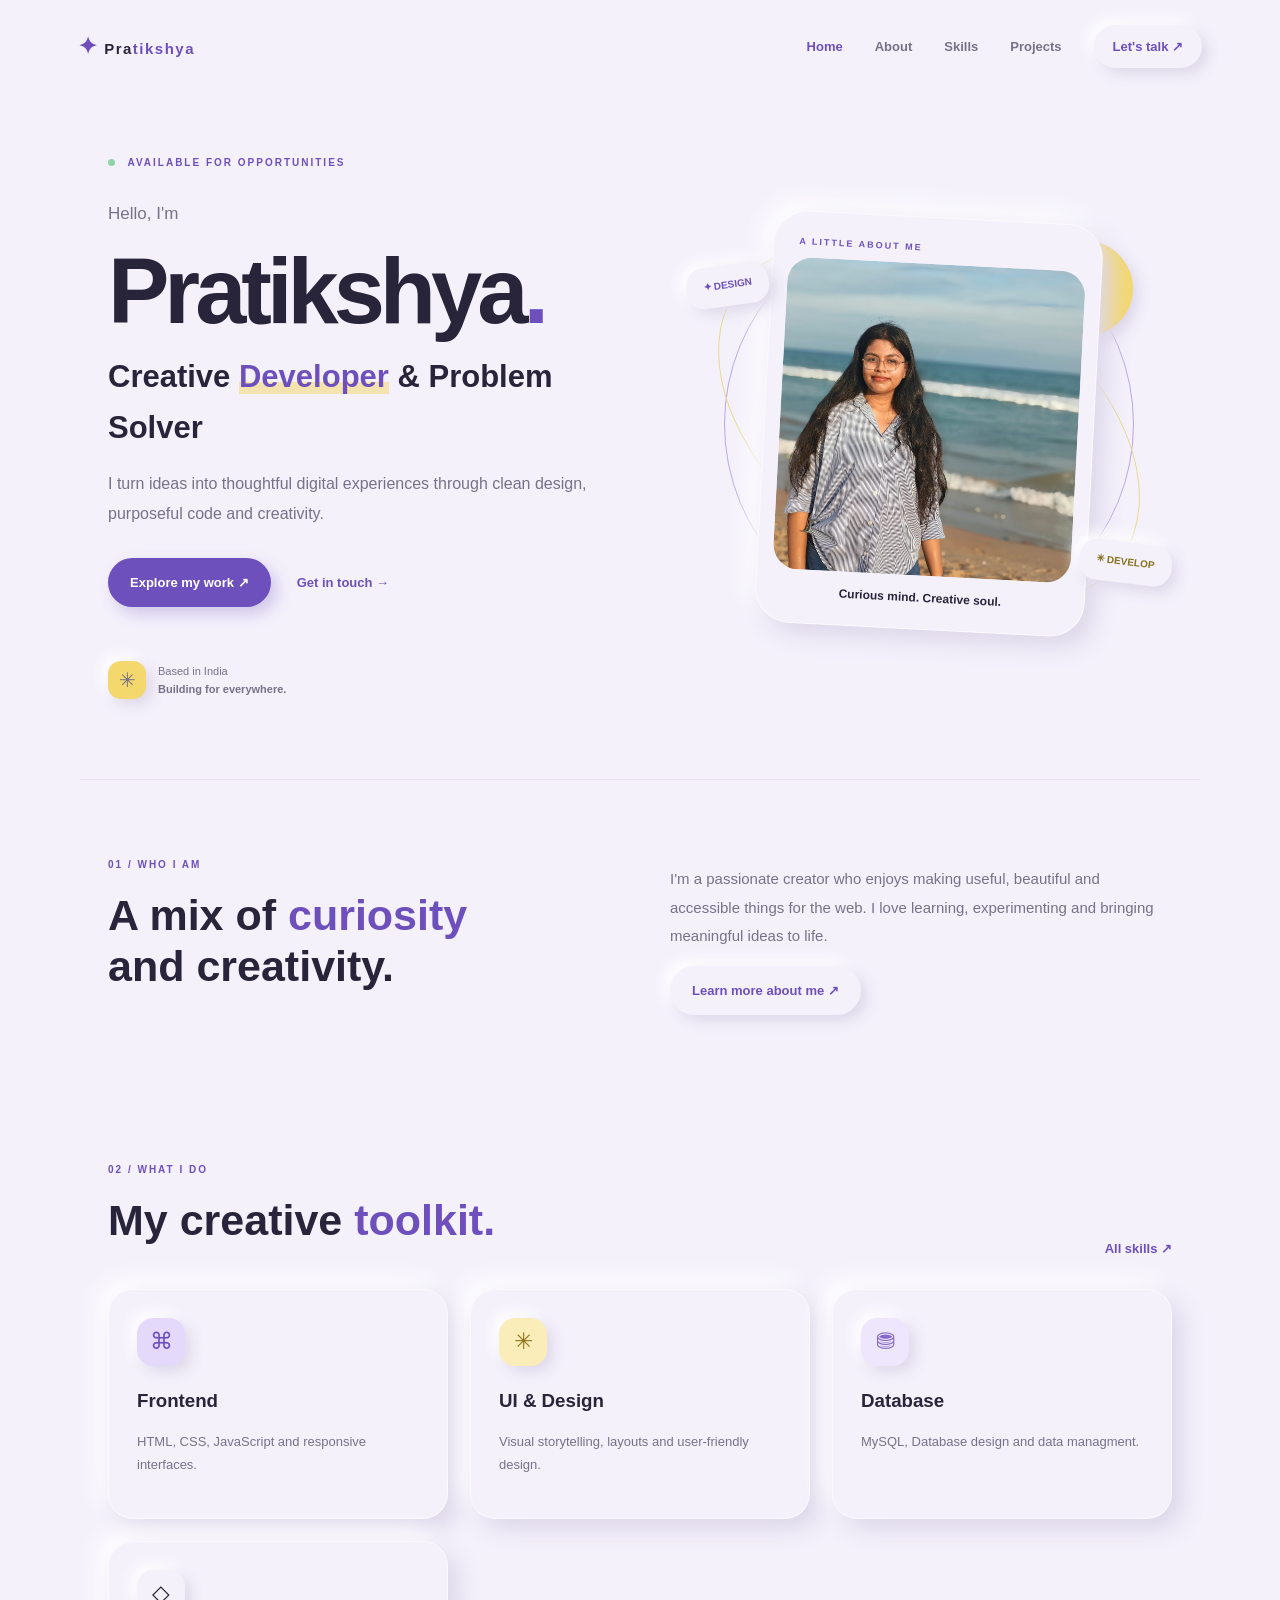
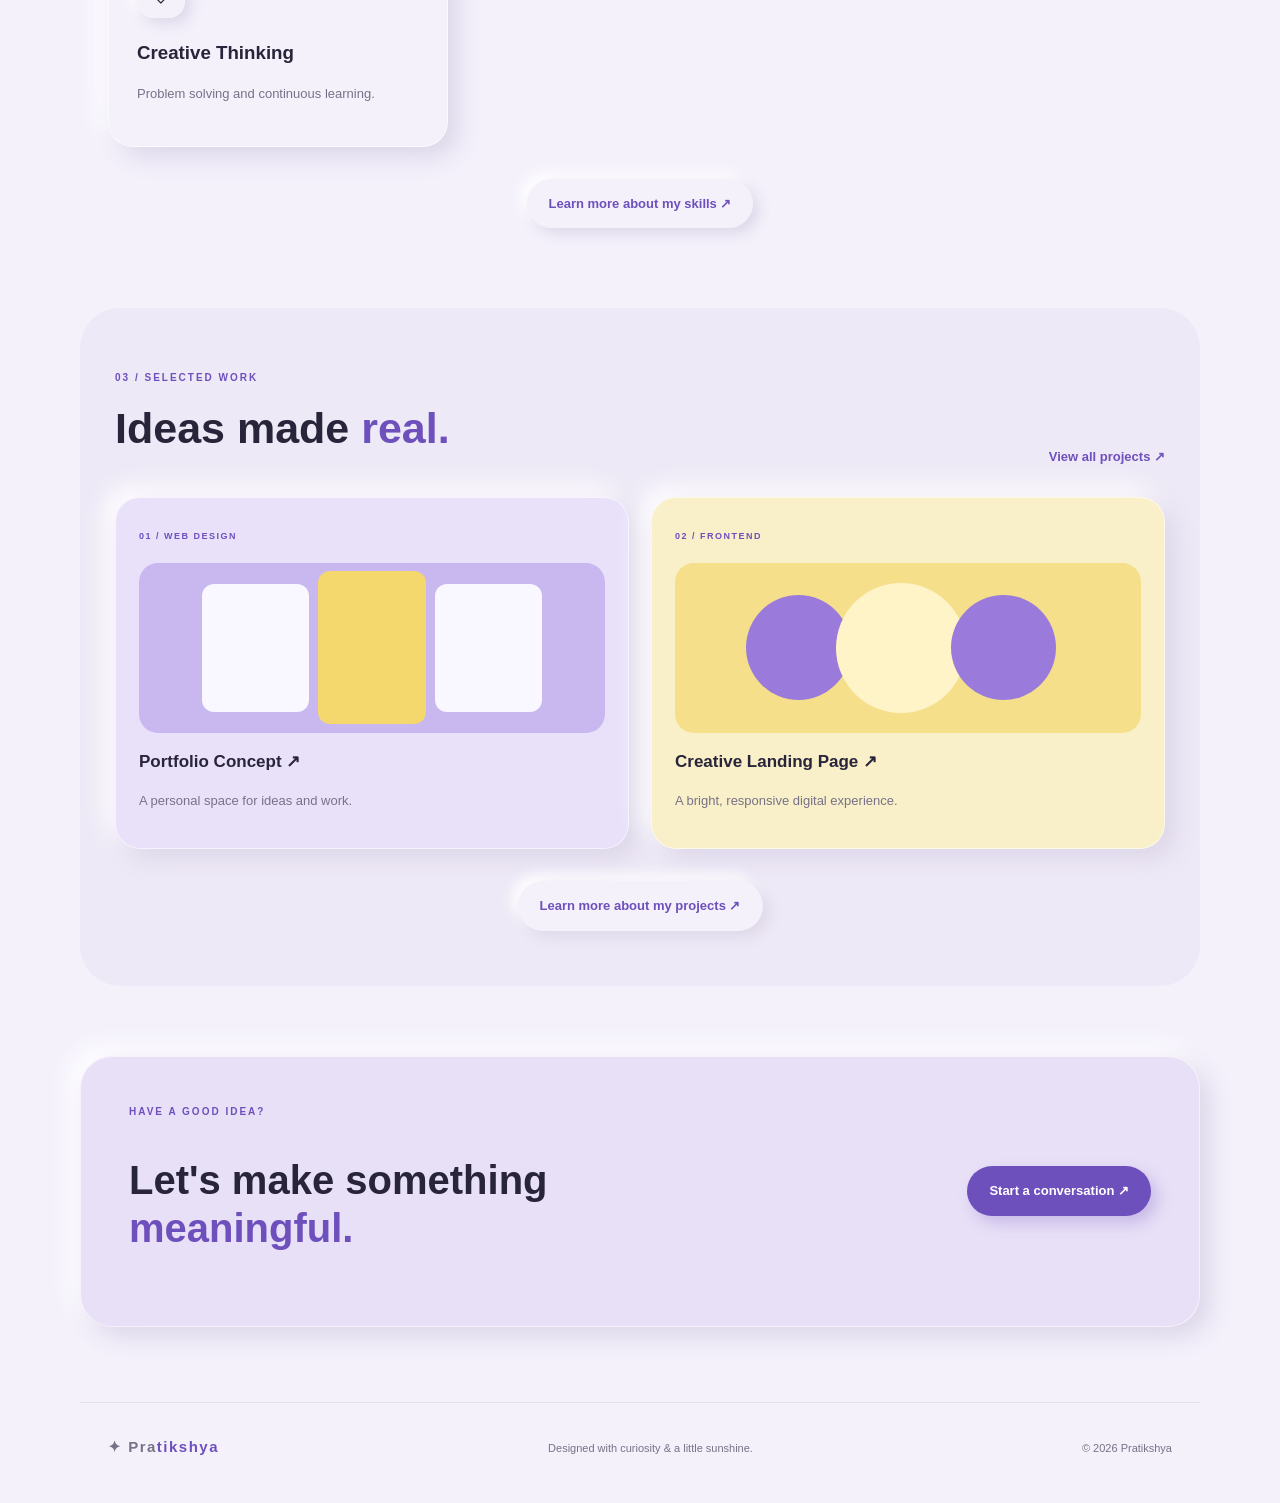
==== commit 28333251: "Updated files" ====
--- a/index.html
+++ b/index.html
@@ -236,7 +236,7 @@
 
                 <article class="mini-card clay">
 
-                    <span class="card-icon lilac">◇</span>
+                    <span class="card-icon yellow~">◇</span>
 
                     <h3>Creative Thinking</h3>
 
